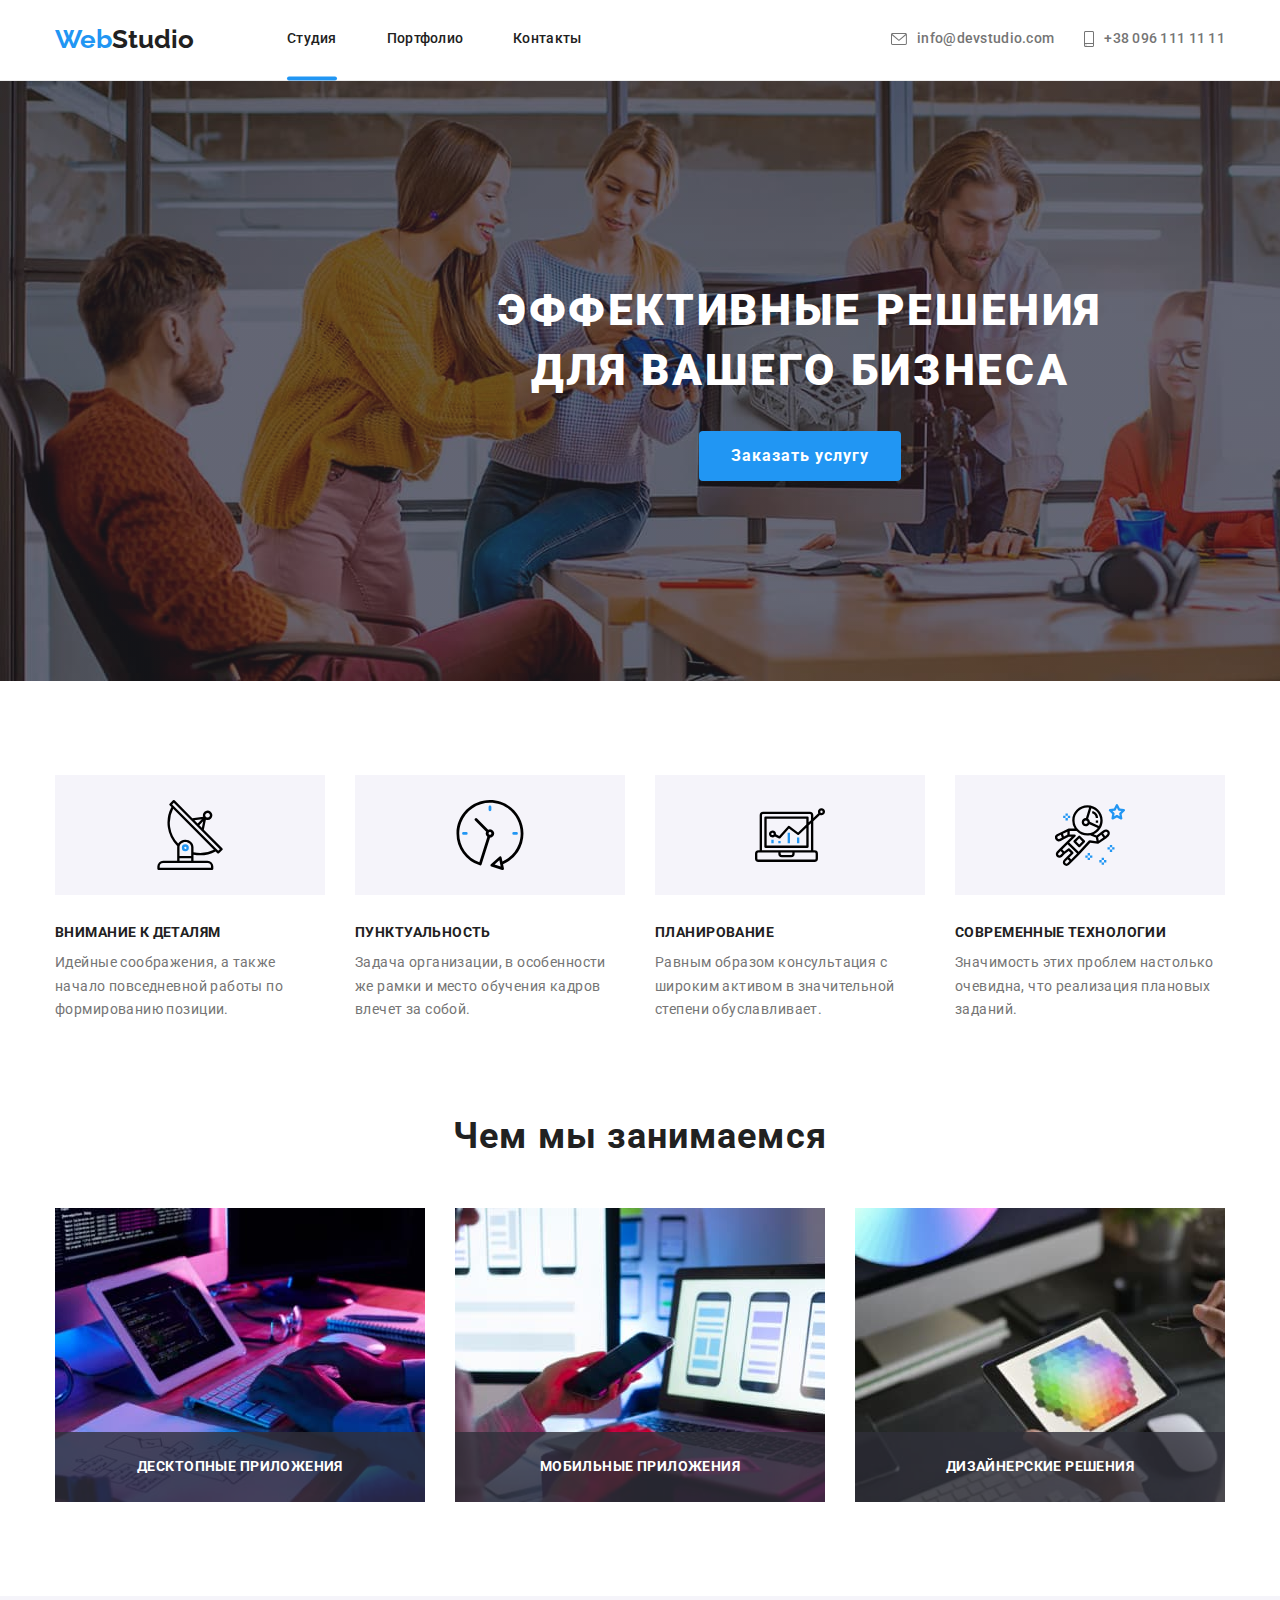
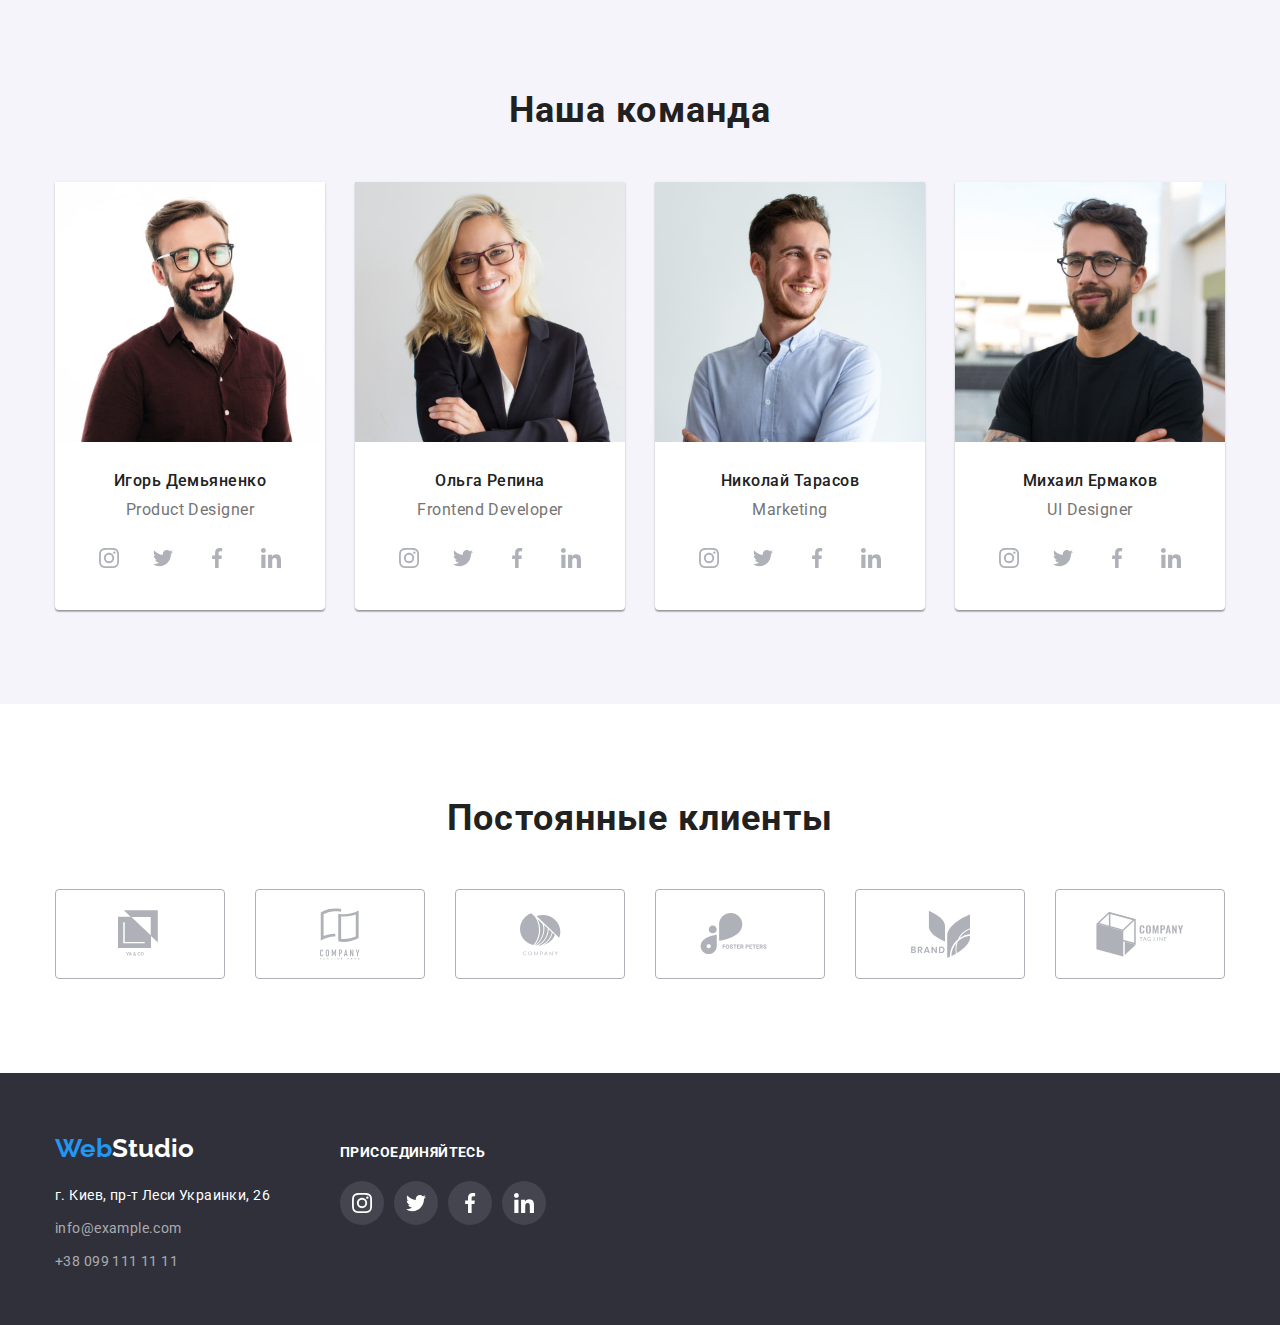
==== index.html @ 50773c76 "added files from hw-5" ====
<!DOCTYPE html>
<html lang="ru">
<head>
    <meta charset="UTF-8">
    <meta name="viewport" content="width=device-width, initial-scale=1.0">
    <title>Web Studio (Version 2.1)</title>
    <link rel="stylesheet" href="./css/modern-normalize.css">
    <link rel="preconnect" href="https://fonts.gstatic.com">
    <link href="https://fonts.googleapis.com/css2?family=Raleway:wght@700&family=Roboto:wght@400;500;700;900&display=swap" rel="stylesheet">
    <link rel="stylesheet" href="./css/style.css">
</head>
<body>
    <!-- Header -->
    <header class="header">
        <div class="container main-link">
            <nav class="main-link">
                <a href="./index.html" class="logo-black"><span class="logo-blue">Web</span>Studio</a>
                <ul class="site-nav">
                    <li class="site-link">
                        <a href="./index.html" class="link-black current">Студия</a>
                    </li>
                    <li class="site-link">
                        <a href="./portfolio.html" class="link-black ">Портфолио</a>
                    </li>
                    <li class="site-link">
                        <a href="#" class="link-black">Контакты</a>
                    </li>
                </ul>
            </nav>
            <div class="main-contacts">
                <ul class="contact-link">
                    <li class="site-link">
                        <a href="mailto:info@devstudio.com" class="link-grey">
                            <svg class="icon-envelope" width="16" height="12">
                                <use href="./images/icons.svg#envelope"></use>
                            </svg>info@devstudio.com</a>
                    </li>
                    <li class="site-link">
                        <a href="tel:+380961111111" class="link-grey">
                            <svg class="icon-phone" width="10" height="16">
                                <use href="./images/icons.svg#phone"></use>
                            </svg>+38 096 111 11 11</a>
                    </li>
                </ul>
            </div>
        </div>
    </header>
    <main>
        <!-- Section hero -->
        <section class="hero">
            <div class="container hero-container">
                <h1 class="hero-title">Эффективные решения <br> для вашего бизнеса</h1>
                <button data-modal-open class="hero-button">Заказать услугу</button>
            </div>
        </section>
        <!-- Section advantage -->
        <section class="advantages-section">
            <div class="container">
                <h2 class="visually-hidden">Преимущества</h2>
                <ul class="advantages">
                    <li class="advantages-list">
                        <div class="advantager-icons">
                        <svg width="70" height="70">
                            <use href="./images/icons.svg#antenna"></use>
                        </svg>
                        </div>
                        <h3 class="advantages-title">Внимание к деталям</h3>
                        <p class="advantages-description">Идейные соображения, а также начало повседневной работы по формированию позиции.</p>
                    </li>
                    <li class="advantages-list">
                        <div class="advantager-icons">
                            <svg width="70" height="70">
                                <use href="./images/icons.svg#clock"></use>
                            </svg>
                            </div>
                        <h3 class="advantages-title">Пунктуальность</h3>
                        <p class="advantages-description">Задача организации, в особенности же рамки и место обучения кадров влечет за собой.</p>
                    </li>
                    <li class="advantages-list">
                        <div class="advantager-icons">
                            <svg width="70" height="70">
                                <use href="./images/icons.svg#diagram"></use>
                            </svg>
                            </div>
                        <h3 class="advantages-title">Планирование</h3>
                        <p class="advantages-description">Равным образом консультация с широким активом в значительной степени обуславливает.</p>
                    </li>
                    <li class="advantages-list">
                        <div class="advantager-icons">
                            <svg width="70" height="70">
                                <use href="./images/icons.svg#astronaut"></use>
                            </svg>
                            </div>
                        <h3 class="advantages-title">Современные технологии</h3>
                        <p class="advantages-description">Значимость этих проблем настолько очевидна, что реализация плановых заданий.</p>
                    </li>
                </ul>
            </div>
        </section>
        <!-- Section about us -->
        <section>
            <div class="container">
                <h2 class="about-us-title">Чем мы занимаемся</h2>
                    <ul class="about-us-list">
                        <li class="about-us">
                            <a href="#">
                            <img src="./images/img.jpg" alt="img" width="370">
                            <p class="about-us-text">Десктопные приложения</p>
                            </a>
                        </li>
                        <li class="about-us">
                            <a href="#">
                            <img src="./images/img1.jpg" alt="img1" width="370">
                            <p class="about-us-text">Мобильные приложения</p>
                            </a>
                        </li>
                        <li class="about-us">
                            <a href="#">
                            <img src="./images/img2.jpg" alt="img2" width="370">
                            <p class="about-us-text">Дизайнерские решения</p>
                            </a>
                        </li>
                    </ul>
            </div>
        </section>
        <!-- Section our team -->
        <section class="our-team-bgr">
            <div class="container our-team-cont">
                <h2 class="our-team">Наша команда</h2>
                <ul class="team-list">
                    <li class="our-team-mbr">
                        <img src="./images/product-designer.jpg" alt="Игорь Демьяненко" width="270">
                        <div class="our-team-descriptions">
                        <h3 class="team-members">Игорь Демьяненко</h3>
                        <p class="team-members-position">Product Designer</p>
                        <!-- Team social links -->
                        <ul class="team-icons-list">
                            <li class="team-icons">
                                <a class="team-icons-link" href="#">
                                    <svg width="20" height="20">
                                        <use href="./images/icons.svg#instagram"></use>
                                    </svg>
                                </a>
                            </li>
                            <li class="team-icons">
                                <a class="team-icons-link" href="#">
                                    <svg width="20" height="20">
                                        <use href="./images/icons.svg#twitter"></use>
                                    </svg>
                                </a>
                            </li>
                            <li class="team-icons">
                                <a class="team-icons-link" href="#">
                                    <svg width="20" height="20">
                                        <use href="./images/icons.svg#facebook"></use>
                                    </svg>
                                </a>
                            </li>
                            <li class="team-icons">
                                <a class="team-icons-link" href="#">
                                    <svg width="20" height="20">
                                        <use href="./images/icons.svg#linkedin"></use>
                                    </svg>
                                </a>
                            </li>
                        </ul>
                    </div>
                    </li>
                    <li class="our-team-mbr">
                        <img src="./images/frontend-developer.jpg" alt="Ольга Репина" width="270">
                        <div class="our-team-descriptions">
                        <h3 class="team-members">Ольга Репина</h3>
                        <p class="team-members-position">Frontend Developer</p>
                        <ul class="team-icons-list">
                            <li class="team-icons">
                                <a class="team-icons-link" href="#">
                                    <svg width="20" height="20">
                                        <use href="./images/icons.svg#instagram"></use>
                                    </svg>
                                </a>
                            </li>
                            <li class="team-icons">
                                <a class="team-icons-link" href="#">
                                    <svg width="20" height="20">
                                        <use href="./images/icons.svg#twitter"></use>
                                    </svg>
                                </a>
                            </li>
                            <li class="team-icons">
                                <a class="team-icons-link" href="#">
                                    <svg width="20" height="20">
                                        <use href="./images/icons.svg#facebook"></use>
                                    </svg>
                                </a>
                            </li>
                            <li class="team-icons">
                                <a class="team-icons-link" href="#">
                                    <svg width="20" height="20">
                                        <use href="./images/icons.svg#linkedin"></use>
                                    </svg>
                                </a>
                            </li>
                        </ul>
                    </div>
                    </li>
                    <li class="our-team-mbr">
                        <img src="./images/marketing.jpg" alt="Николай Тарасов" width="270">
                        <div class="our-team-descriptions">
                        <h3 class="team-members">Николай Тарасов</h3>
                        <p class="team-members-position">Marketing</p>
                        <ul class="team-icons-list">
                            <li class="team-icons">
                                <a class="team-icons-link" href="#">
                                    <svg width="20" height="20">
                                        <use href="./images/icons.svg#instagram"></use>
                                    </svg>
                                </a>
                            </li>
                            <li class="team-icons">
                                <a class="team-icons-link" href="#">
                                    <svg width="20" height="20">
                                        <use href="./images/icons.svg#twitter"></use>
                                    </svg>
                                </a>
                            </li>
                            <li class="team-icons">
                                <a class="team-icons-link" href="#">
                                    <svg width="20" height="20">
                                        <use href="./images/icons.svg#facebook"></use>
                                    </svg>
                                </a>
                            </li>
                            <li class="team-icons">
                                <a class="team-icons-link" href="#">
                                    <svg width="20" height="20">
                                        <use href="./images/icons.svg#linkedin"></use>
                                    </svg>
                                </a>
                            </li>
                        </ul>
                    </div>
                    </li>
                    <li class="our-team-mbr">
                        <img src="./images/ui-designer.jpg" alt="Михаил Ермаков" width="270">
                        <div class="our-team-descriptions">
                        <h3 class="team-members">Михаил Ермаков</h3>
                        <p class="team-members-position">UI Designer</p>
                        <ul class="team-icons-list">
                            <li class="team-icons">
                                <a class="team-icons-link" href="#">
                                    <svg width="20" height="20">
                                        <use href="./images/icons.svg#instagram"></use>
                                    </svg>
                                </a>
                            </li>
                            <li class="team-icons">
                                <a class="team-icons-link" href="#">
                                    <svg width="20" height="20">
                                        <use href="./images/icons.svg#twitter"></use>
                                    </svg>
                                </a>
                            </li>
                            <li class="team-icons">
                                <a class="team-icons-link" href="#">
                                    <svg width="20" height="20">
                                        <use href="./images/icons.svg#facebook"></use>
                                    </svg>
                                </a>
                            </li>
                            <li class="team-icons">
                                <a class="team-icons-link" href="#">
                                    <svg width="20" height="20">
                                        <use href="./images/icons.svg#linkedin"></use>
                                    </svg>
                                </a>
                            </li>
                        </ul>
                    </div>
                    </li>
                </ul>
            </div>
        </section>
        <!-- Section regular customers -->
        <section>
            <div class="container regular-customers">
                <h2 class="customers-title">Постоянные клиенты</h2>
                <ul class="customers-list">
                    <li class="customers-icons">
                        <a class="customers-link" href="#">
                            <svg width="44" height="49">
                                <use href="./images/icons.svg#company-1"></use>
                            </svg>
                        </a>
                    </li>
                    <li class="customers-icons">
                        <a class="customers-link" href="#">
                            <svg width="40" height="52">
                                <use href="./images/icons.svg#company-2"></use>
                            </svg>
                        </a>
                    </li>
                    <li class="customers-icons">
                        <a class="customers-link" href="#">
                            <svg width="41" height="43">
                                <use href="./images/icons.svg#company-3"></use>
                            </svg>
                        </a>
                    </li>
                    <li class="customers-icons">
                        <a class="customers-link" href="#">
                            <svg width="80" height="42">
                                <use href="./images/icons.svg#company-4"></use>
                            </svg>
                        </a>
                    </li>
                    <li class="customers-icons">
                        <a class="customers-link" href="#">
                            <svg width="59" height="47">
                                <use href="./images/icons.svg#company-5"></use>
                            </svg>
                        </a>
                    </li>
                    <li class="customers-icons">
                        <a class="customers-link" href="#">
                            <svg width="88" height="45">
                                <use href="./images/icons.svg#company-6"></use>
                            </svg>
                        </a>
                    </li>
                </ul>
            </div>
        </section>
    </main>
    <!-- Footer -->
    <footer class="footer-background">
        <div class="container footer-adress">
            <div class="footer-adress-link">
            <a href="./index.html" class="logo-white"><span class="logo-blue">Web</span>Studio</a>
            <address class="footer-link">
                <ul class="addres">
                    <li class="addres-link">
                        <a href="#" class="link-white">г. Киев, пр-т Леси Украинки, 26</a>
                    </li>
                    <li class="addres-link">
                        <a href="mailto:info@example.com" class="link-grey-footer">info@example.com</a>
                    </li>
                    <li class="addres-link">
                        <a href="tel:+380991111111" class="link-grey-footer">+38 099 111 11 11</a>
                    </li>
                </ul>
            </address>
        </div>
            <div class="join">
                <h2 class="title-join">присоединяйтесь</h2>
                <ul class="join-list">
                    <li class="join-link">
                        <a class="join-link-icon" href="#">
                            <svg width="20" height="20">
                                <use href="./images/icons.svg#instagram"></use>
                            </svg>
                        </a>
                    </li>
                    <li  class="join-link">
                        <a class="join-link-icon" href="#">
                            <svg width="20" height="20">
                                <use href="./images/icons.svg#twitter"></use>
                            </svg>
                        </a>
                    </li>
                    <li class="join-link">
                        <a class="join-link-icon" href="#">
                            <svg width="20" height="20">
                                <use href="./images/icons.svg#facebook"></use>
                            </svg>
                        </a>
                    </li>
                    <li class="join-link">
                        <a class="join-link-icon" href="#">
                            <svg width="20" height="20">
                                <use href="./images/icons.svg#linkedin"></use>
                            </svg>
                        </a>
                    </li>
                </ul>
            </div>
        </div>
    </footer>
    <!-- Modal window -->
    <div data-modal class="backdrop is-hidden">
        <div class="modal">
          <button data-modal-close class="close-modal-btn">
            <svg width="18" height="18">
              <use href="./images/icons.svg#cross"></use>
            </svg>
          </button>
        </div>
      </div>
      <!-- Script -->
    <script src="./js/modal.js"></script>
</body>
</html>
---- css/style.css ----
/* All colors in project */
:root {
  --white-text: rgb(255,255,255,1);
  --black-text: rgb(33,33,33,1);
  --grey-text: rgb(117,117,117,1);
  --grey-text-op60: rgb(255,255,255,0.6);

  --light-grey: rgb(175,177,184,1);

  --back-light-black: rgb(47,48,58,1);
  --back-light-black-op80: rgba(47, 48, 58, 0.8);
  --back-light-grey: rgb(245,244,250,1);
  --back-blue: rgb(33,150,243,1);
  --back-light-grey-op10: rgb(255,255,255,0.1);

  --border-light-grey: rgb(236, 236, 236, 1);
  --border-light-grey2: rgb(238, 238, 238, 1);

  --cubic: cubic-bezier(0.4, 0, 0.2, 1);
}

/* Font-family in project */
body {
  font-family: 'Roboto', sans-serif;
}

/* Reset margin in all elements in project*/
h1,
h2,
h3,
h4,
h5,
h6,
p,
ul,
button {
  margin-top: 0;
  margin-bottom: 0;
  padding: 0;
}

/* Change all images to block-type in project*/
img {
  display: block;
  max-width: 100%;
  height: auto;
}

.header {
  position: sticky;
  top: -1px;
  z-index: 2;

  padding-top: 24px;
  padding-bottom: 25px;
  
  background-color: var(--white-text);
  border-bottom: 1px solid var(--border-light-grey);
}

/* Container in index.html and portfolio.html*/
.container {
  width: 1200px;
  padding: 0 15px;
  margin-left: auto;
  margin-right: auto;

  /* outline: 1px solid red; */
}

/* Main link in index.html and portfolio.html*/
.main-link {
  display: flex;
  align-items: center;

  /* height: 80px; */
}

/* Site navigation in index.html and portfolio.html*/
.site-nav {
  display: flex;
  margin-left: 93px;
}

.site-nav .site-link + .site-link {
  margin-left: 50px;
}

.site-link {
  display: flex;
  justify-content: center;
  text-align: center;
}

/* Alternative */
/* .site-nav .site-link {
  margin-right: 50px;
}

.site-nav .site-link:last-child {
  margin-right: 0;
} */

/* .site-nav .site-link:not(:last-child) {
  margin-right: 50px;
} */

/* Main contacts in index.html and portfolio.html*/
.main-contacts {
  margin-left: auto;
  align-items: center;
}

/* Contacts link in index.html and portfolio.html*/
.contact-link {
  display: flex;
  justify-content: center;
  text-align: center;
  align-items: center;
}

.contact-link .site-link + .site-link {
  margin-left: 30px;
}

/* Alternative */
/* .contact-link .site-link:not(:last-child) {
  margin-right: 50px;
} */

/* Header in index.html and portfolio.html */
.logo-black {
  font-family: 'Raleway', sans-serif;
  font-weight: 700;
  font-size: 26px;
  line-height: 1.19;
  color: var(--black-text);
}

.logo-blue {
  color: var(--back-blue);
}

.link-black {
  position: relative;

  color: var(--black-text);
  font-weight: 500;
  font-size: 14px;
  line-height: 1.14;
  letter-spacing: 0.02em;

  transition: color 250ms var(--cubic);
}

.current:visited {
  color: var(--back-blue);
}

.link-grey {
  color: var(--grey-text);
  font-weight: 500;
  font-size: 14px;
  line-height: 1.14;
  letter-spacing: 0.02em;

  display: flex;
  align-items: center;

  transition: color 250ms var(--cubic);
}

.link-black:hover,
.link-black:focus,
.link-grey:hover,
.link-grey:focus {
  color: var(--back-blue);
}

.link-black::after {
  content: '';
  position: absolute;
  display: block;
  top: 100%;
  left: 0;

  width: 100%;
  height: 4px;

  transform: translateY(29.5px);
  transition: opacity 250ms var(--cubic);

  background-color: var(--back-blue);
  border-radius: 2px;

  opacity: 0;
}

.current.link-black::after {
  opacity: 1;
}

.link-black:hover.link-black::after {
  opacity: 1;
}

.icon-envelope,
.icon-phone {
  margin-right: 10px;
}


/* Alternative */
/* .link-grey:hover,
.link-grey:focus {
  color: var(--back-blue);
} */

/* Hero in index.html*/
.hero {
  background: var(--back-light-black);
  color: var(--white-text);
  width: 1600px;
  text-align: center;
  margin-left: auto;
  margin-right: auto;
}

.hero-container {
  text-align: center;
  padding: 200px 0;

  background-image: linear-gradient(
    rgba(47, 48, 58, 0.4),
    rgba(47, 48, 58, 0.4)),
    url('../images/hero-img.jpg');

  height: 600px;
  width: 1600px;
  background-repeat: no-repeat;
  background-size: cover;
  background-position: center;
}

.hero-title {
  color: var(--white-text);
  font-weight: 900;
  font-size: 44px;
  line-height: 1.36;
  letter-spacing: 0.06em;

  text-transform: uppercase;
  padding-bottom: 30px;
}

.hero-button {
  background: var(--back-blue);
  color: var(--white-text);
  font-weight: 700;
  font-size: 16px;
  line-height: 1.87;
  letter-spacing: 0.06em;

  align-items: center;
  text-align: center;
  padding: 10px 32px;
  border-radius: 4px;
}

/* Advantages in index.html*/
.advantages-section {
  padding: 94px 0;
}

.advantages {
  display: flex;
}

.advantages-list {
  flex-basis: calc(100% / 4 - 30px);
  height: auto;
}

.advantages .advantages-list + .advantages-list {
  margin-left: 30px;
}

.advantager-icons {
  width: 270px;
  height: 120px;

  margin-bottom: 30px;

  display: flex;
  justify-content: center;
  align-items: center;

  background-color: var(--back-light-grey);
}

.advantages-title {
  color: var(--black-text);
  font-weight: 700;
  font-size: 14px;
  line-height: 1.14;
  letter-spacing: 0.03em;

  text-transform: uppercase;
  margin-bottom: 10px;
}

.advantages-description {
  color: var(--grey-text);
  font-weight: 400;
  font-size: 14px;
  line-height: 1.7;
  letter-spacing: 0.03em;
}

/* About us and our team in index.html*/
.about-us-title,
.our-team {
  color: var(--black-text);
  font-weight: 700;
  font-size: 36px;
  line-height: 1.16;
  letter-spacing: 0.03em;

  text-align: center;
  margin-bottom: 50px;
}

/* Alternative */
/* .our-team {
  color: var(--black-text);
  font-weight: 700;
  font-size: 36px;
  line-height: 1.16;
  letter-spacing: 0.03em;
} */

/* About us in index.html*/
.about-us-list {
  display: flex;
  margin-bottom: 94px;
  margin-left: -30px;
}

/* Alternative */
/* .about-us-list .about-us + .about-us {
  padding-left: 30px;
} */

.about-us-list .about-us {
  flex-basis: calc(100% / 3 - 30px);
  margin-left: 30px;
}

/* Alternative */
/* .about-us:first-child {
  margin-left: 0;
} */

.about-us {
  position: relative;
}

.about-us-text {
  position: absolute;
  bottom: 0;
  left: 0;

  display: inline-block;
  text-align: center;
  width: 100%;
  padding: 27px;

  color: var(--white-text);
  font-weight: 700;
  font-size: 14px;
  line-height: 1.14;
  letter-spacing: 0.03em;
  text-transform: uppercase;
  text-decoration: none;

  background: var(--back-light-black-op80);
}

/* Our team in index.html*/
.our-team-bgr {
  background: var(--back-light-grey)
}

.our-team-cont {
  padding-top: 94px;
  padding-bottom: 94px;
}

.team-list {
  display: flex;
  margin-left: -30px;
}

.team-list .our-team-mbr {
  flex-basis: calc(100% / 4 - 30px);
  margin-left: 30px;
}

/* Alternative */
/* .our-team-mbr:first-child {
  margin-left: 0;
} */

.our-team-mbr {
  background-color: var(--white-text);

  box-shadow: 0px 1px 3px rgba(0, 0, 0, 0.12), 
    0px 1px 1px rgba(0, 0, 0, 0.14), 
    0px 2px 1px rgba(0, 0, 0, 0.2);
  border-radius: 0px 0px 4px 4px;
}

.our-team-descriptions {
  padding: 30px 32px;
}

.team-members {
  color: var(--black-text);
  font-weight: 500;
  font-size: 16px;
  line-height: 1.18;
  letter-spacing: 0.03em;

  margin-bottom: 10px;
  text-align: center;
}

.team-members-position {
  color: var(--grey-text);
  font-weight: 400;
  font-size: 16px;
  line-height: 1.18;
  letter-spacing: 0.03em;
  margin-bottom: 16px;

  text-align: center;
}

/* Team icons list*/
.team-icons-list {
  display: flex;
  justify-content: center;
  align-items: center;

  margin-right: -10px;
}

.team-icons {
  margin-right: 10px;
}

.team-icons-link {
  display: flex;
  justify-content: center;
  align-items: center;

  width: 44px;
  height: 44px;

  border-radius: 50%;
  cursor: pointer;

  fill: var(--light-grey);

  transition: fill 250ms var(--cubic), background-color 250ms var(--cubic);
}

.team-icons-link:hover,
.team-icons-link:focus {
  background-color: var(--back-blue);
  fill: var(--white-text);
}

/* Regular customers */
.regular-customers {
  padding-top: 94px;
  padding-bottom: 94px;
}

.customers-title {
  color: var(--black-text);
  font-weight: 700;
  font-size: 36px;
  line-height: 1.16;
  text-align: center;
  letter-spacing: 0.03em;
}

.customers-list {
  display: flex;
  margin-top: 50px;

  margin-right: -30px;
}

.customers-icons {
  margin-right: 30px;
}

.customers-link {
  display: flex;
  justify-content: center;
  align-items: center;

  width: 170px;
  height: 90px;

  fill: var(--light-grey);

  border: 1px solid var(--light-grey);
  box-sizing: border-box;
  border-radius: 4px;

  transition: fill 250ms var(--cubic), border-color 250ms var(--cubic);
}

.customers-link:hover,
.customers-link:focus {
  fill: var(--back-blue);
  border: 1px solid var(--back-blue);
}

/* .customers-link:focus {
  fill: rgba(33, 150, 243, 1);
} */

/* Footer in index.html and portfolio.html */
.footer-background {
  background: var(--back-light-black);
  
  height: 252px;
  padding: 60px 0;
}

.footer-adress{
  display: flex;;
  align-items: baseline;
}

.footer-adress-link {
  margin-right: 70px;
}

.logo-white {
  font-family: 'Raleway', sans-serif;
  color: var(--white-text);
  font-weight: 700;
  font-size: 26px;
  line-height: 1.19;
}

.footer-link {
  margin-top: 20px;
}

.addres .addres-link + .addres-link {
  padding-top: 9px;
}

.link-white {
  color: var(--white-text);
  font-weight: 400;
  font-size: 14px;
  line-height: 1.7;
  letter-spacing: 0.03em;

  transition: color 250ms var(--cubic);
}

.link-grey-footer {
  color: var(--grey-text-op60);
  font-weight: 400;
  font-size: 14px;
  line-height: 1.7;
  letter-spacing: 0.03em;

  transition: color 250ms var(--cubic);
}

.link-grey-footer:hover,
.link-grey-footer:focus,
.link-white:hover,
.link-white:focus {
  color: var(--back-blue);
}

/* Alternative */
/* .link-white:hover,
.link-white:focus {
  color: var(--back-blue);
} */

/* Join us*/
.join {
  display: block;
}

.title-join {
  font-weight: 700;
  color: var(--white-text);
  font-size: 14px;
  line-height: 1.17;
  letter-spacing: 0.03em;
  text-transform: uppercase;
}

.join-list {
  display: flex;
  align-items: center;
  justify-content: center;

  margin-top: 20px;
  margin-right: -10px;
}

.join-link {
  margin-right: 10px;
}

.join-link-icon {
  display: flex;
  justify-content: center;
  align-items: center;

  width: 44px;
  height: 44px;
  
  fill: var(--white-text);
  background-color: var(--back-light-grey-op10);
  border-radius: 50%;

  transition: fill 250ms var(--cubic), background-color 250ms var(--cubic);
}

.join-link-icon:hover,
.join-link-icon:focus {
  background-color: var(--back-blue);
}


/* Modal window*/
.backdrop {
  position: fixed;
  z-index: 3;
  top: 0;
  width: 100%;
  height: 100%;
  opacity: 1;
  transition: opacity 250ms var(--cubic);
  background-color: rgba(0, 0, 0, 0.2);
}

.backdrop.is-hidden {
  opacity: 0;
  pointer-events: none;
}

.backdrop.is-hidden .modal {
  transform: translate(-50%, -50%) scale(1.5);
}

.modal {
  position: absolute;
  top: 50%;
  left: 50%;
  transform: translate(-50%, -50%);

  min-width: 528px;
  min-height: 581px;
  border-radius: 4px;

  transition: transform 250ms var(--cubic);
  background-color: var(--white-text);
}

.close-modal-btn {
  position: absolute;
  top: 8px;
  right: 8px;

  display: flex;
  align-items: center;
  justify-content: center;

  width: 30px;
  height: 30px;

  background-color: var(--white-text);
  border: 1px solid rgba(0, 0, 0, 0.1);

  border-radius: 50%;
}

/* Our projects from portfolio.html */
.our-project-container {
  margin: 94px auto;

}

.our-project-filter {
  display: flex;
  justify-content: center;
  padding: 0;
  margin: 0;
}

.filter .our-projects-filters:hover,
.filter .our-projects-filters:focus {
  box-shadow: 0px 3px 1px rgba(0, 0, 0, 0.1), 
    0px 1px 2px rgba(0, 0, 0, 0.08),
    0px 2px 2px rgba(0, 0, 0, 0.12);
}

.our-project-list {
  display: flex;
  flex-wrap: wrap;

  margin-right: -30px;
  margin-bottom: -30px;
}

.our-project-list .project-list {
  flex-basis: calc(100% / 3 - 30px);
  margin-right: 30px;
  margin-bottom: 30px;
}

/* Alternative */
/* .project-list:nth-child(3n) {
  margin-right: 0;
} */

/* .project-list:nth-last-child(-n+3) {
  margin-bottom: 0;
} */

.our-project-filter .filter + .filter {
  margin-left: 8px;
}

.our-project-list {
  padding-top: 50px;
}

.project-list:hover,
.project-list:focus {
  box-shadow: 0px 1px 1px rgba(0, 0, 0, 0.12), 
    0px 4px 4px rgba(0, 0, 0, 0.06), 
    1px 4px 6px rgba(0, 0, 0, 0.16);
}

.our-projects-filters {
  background: var(--back-light-grey);
  color: var(--black-text);

  font-weight: 500;
  font-size: 16px;
  line-height: 1.6;
  letter-spacing: 0.03em;

  padding: 6px 22px;
  border-radius: 4px;

  transition: color 250ms var(--cubic), background-color 250ms var(--cubic),
    box-shadow 250ms var(--cubic);
}

.our-projects-filters:hover,
.our-projects-filters:focus {
  background: var(--back-blue);
  font-weight: 500;
  font-size: 16px;
  line-height: 1.6;
  letter-spacing: 0.03em;
  color: var(--white-text);
}

.our-project-content {
  padding: 20px 24px;

  border-right: 1px solid var(--border-light-grey2);
  border-bottom: 1px solid var(--border-light-grey2);
  border-left: 1px solid var(--border-light-grey2);
}

.our-projects-title {
  color: var(--black-text);
  font-weight: 700;
  font-size: 18px;
  line-height: 2;
  letter-spacing: 0.06em;

}

.our-project {
  color: var(--grey-text);
  font-weight: 400;
  font-size: 16px;
  line-height: 1.87;
  letter-spacing: 0.03em;

  margin-top: 4px;
}

.image-thumb {
  position: relative;
  overflow: hidden;
}

/* Overlay */
.overlay {
  position: absolute;
  top: 0;
  transform: translateY(100%);
  height: 100%;
  width: 100%;

  padding: 63px 24px;

  background-color: rgba(33, 150, 243, 0.9);

  transition: transform 250ms var(--cubic);
}

.overlay-text {
  font-size: 18px;
  line-height: 1.55;
  text-align: left;
  color: var(--white-text);
}

.project-images-link:focus .overlay,
.project-images-link:hover .overlay {
  transform: translateY(0);
}

.project-images-link {
  display: block;
  transition: box-shadow 250ms var(--cubic);
}

.project-images-link:focus,
.project-images-link:hover {
  box-shadow: 0px 1px 1px rgba(0, 0, 0, 0.12), 0px 4px 4px rgba(0, 0, 0, 0.06),
    1px 4px 6px rgba(0, 0, 0, 0.16);
}
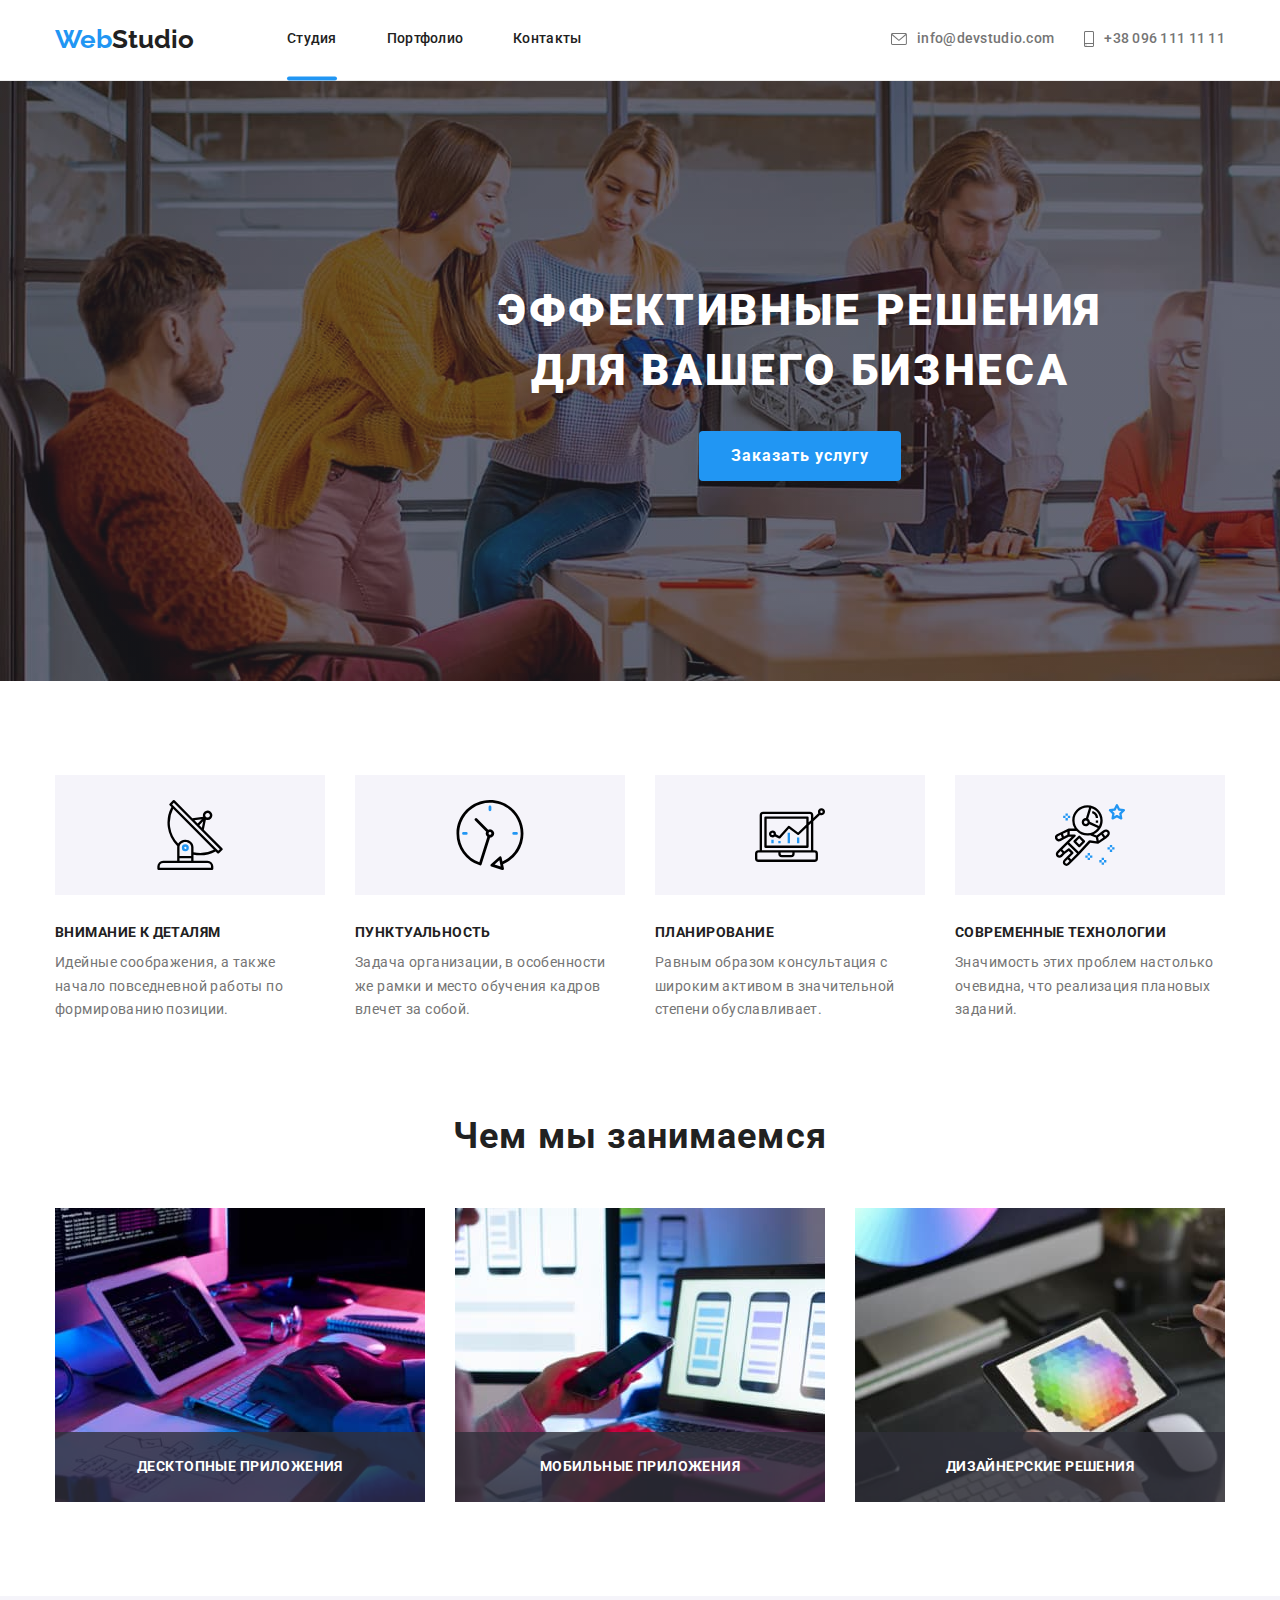
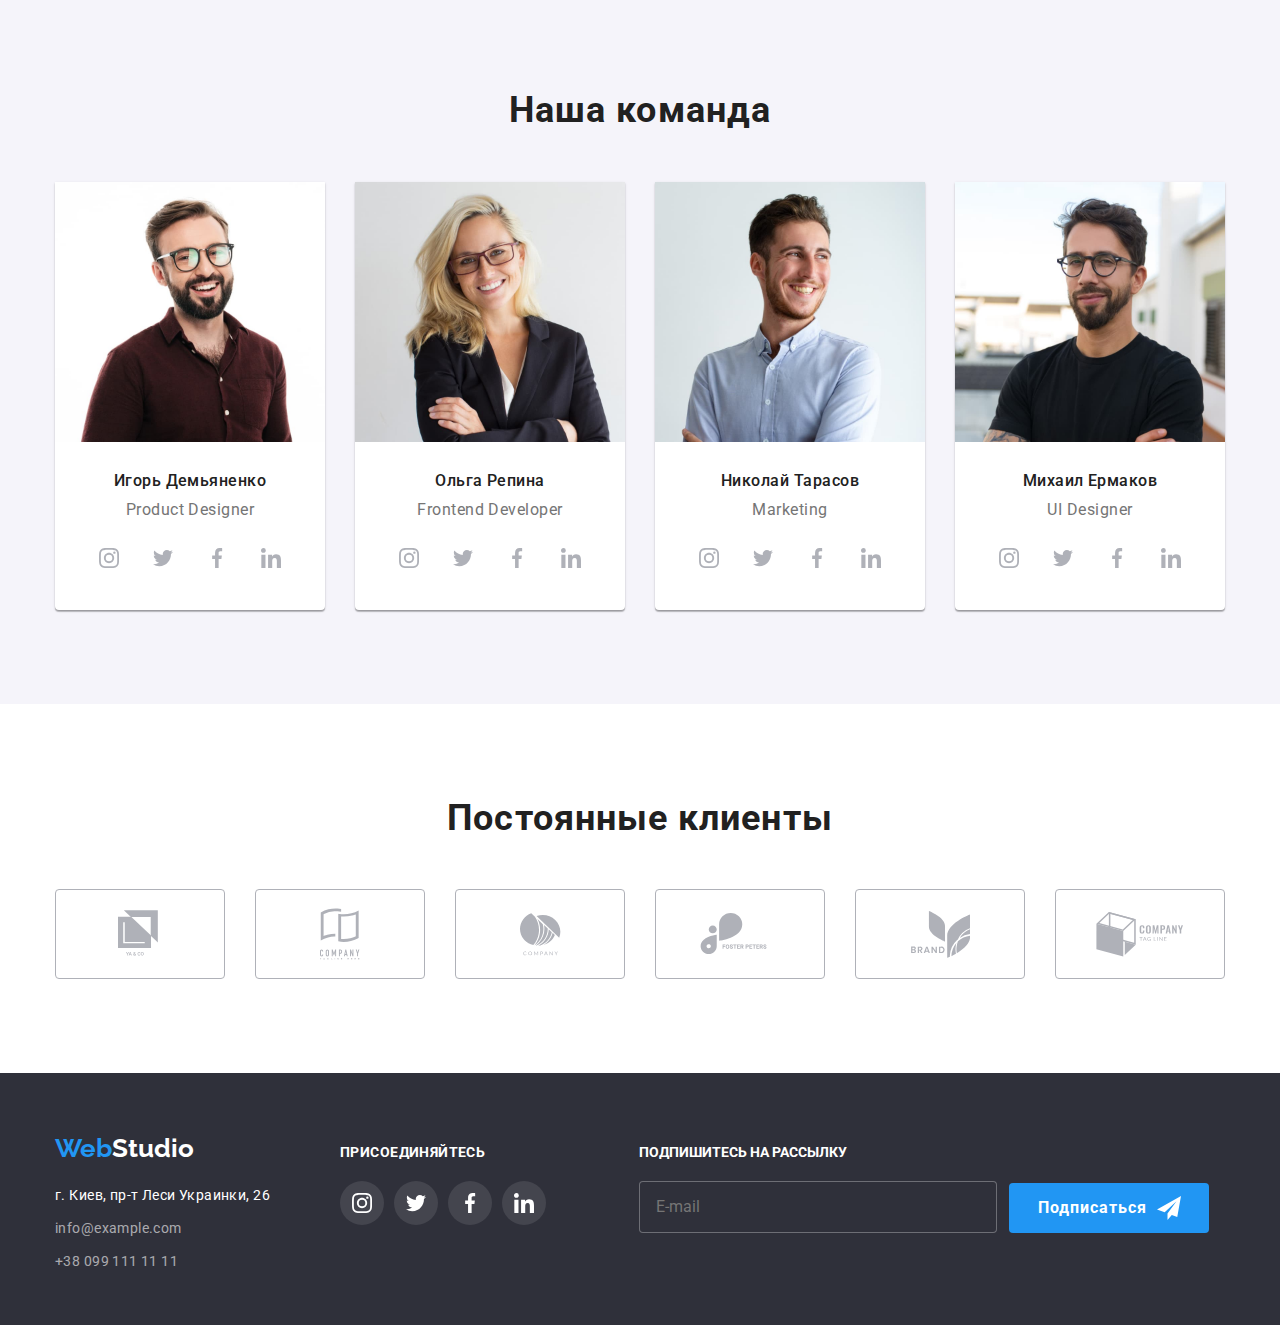
==== commit 32bb0c63: "added subscribe form in footer" ====
--- a/index.html
+++ b/index.html
@@ -383,6 +383,25 @@
                     </li>
                 </ul>
             </div>
+            <!-- Subscribe form -->
+        <form class="subscribe-form">
+            <label class="subscribe-label">
+              Подпишитесь на рассылку
+              <input
+                class="subscribe-input"
+                type="email"
+                name="email"
+                placeholder="E-mail"
+              />
+            </label>
+  
+            <button type="submit" class="subscribe-btn">
+              Подписаться
+              <svg width="24" height="24" class="telegram-icon">
+                <use href="./images/icons.svg#telegram"></use>
+              </svg>
+            </button>
+          </form>
         </div>
     </footer>
     <!-- Modal window -->
--- a/css/style.css
+++ b/css/style.css
@@ -603,6 +603,7 @@
 /* Join us*/
 .join {
   display: block;
+  margin-right: 93px;
 }
 
 .title-join {
@@ -647,8 +648,72 @@
   background-color: var(--back-blue);
 }
 
-
-/* Modal window*/
+/* Subscribe form */
+.subscribe-form {
+  display: flex;
+  align-items: flex-end;
+}
+
+.subscribe-input:focus,
+.subscribe-input:hover {
+  border: 1px solid var(--back-blue);
+}
+
+.subscribe-label {
+  margin-right: 12px;
+  font-size: 14px;
+  font-weight: 700;
+  line-height: 1.14;
+  text-transform: uppercase;
+  color: var(--white-text);
+}
+
+.subscribe-input {
+  display: block;
+  margin-top: 20px;
+  width: 358px;
+  padding-top: 15px;
+  padding-left: 16px;
+  padding-bottom: 15px;
+  font-size: 16px;
+  font-weight: 400;
+  line-height: 1.25;
+  color: var(--grey-text-op60);
+  background-color: var(--back-light-black);
+  border: 1px solid rgba(255, 255, 255, 0.3);
+  outline: none;
+  border-radius: 4px;
+}
+
+.subscribe-btn {
+  display: flex;
+  align-items: center;
+  padding-top: 10px;
+  padding-right: 28px;
+  padding-bottom: 10px;
+  padding-left: 29px;
+  font-size: 16px;
+  font-weight: 700;
+  line-height: 1.875;
+  letter-spacing: 0.06em;
+  color: var(--white-text);
+  background-color: var(--back-blue);
+  outline: none;
+  border-radius: 4px;
+  cursor: pointer;
+}
+
+.subscribe-btn:focus,
+.subscribe-btn:hover {
+  background-color: var(--white-text);
+  color: var(--back-blue);
+}
+
+.telegram-icon {
+  margin-left: 10px;
+}
+
+/* Modal window */
 .backdrop {
   position: fixed;
   z-index: 3;
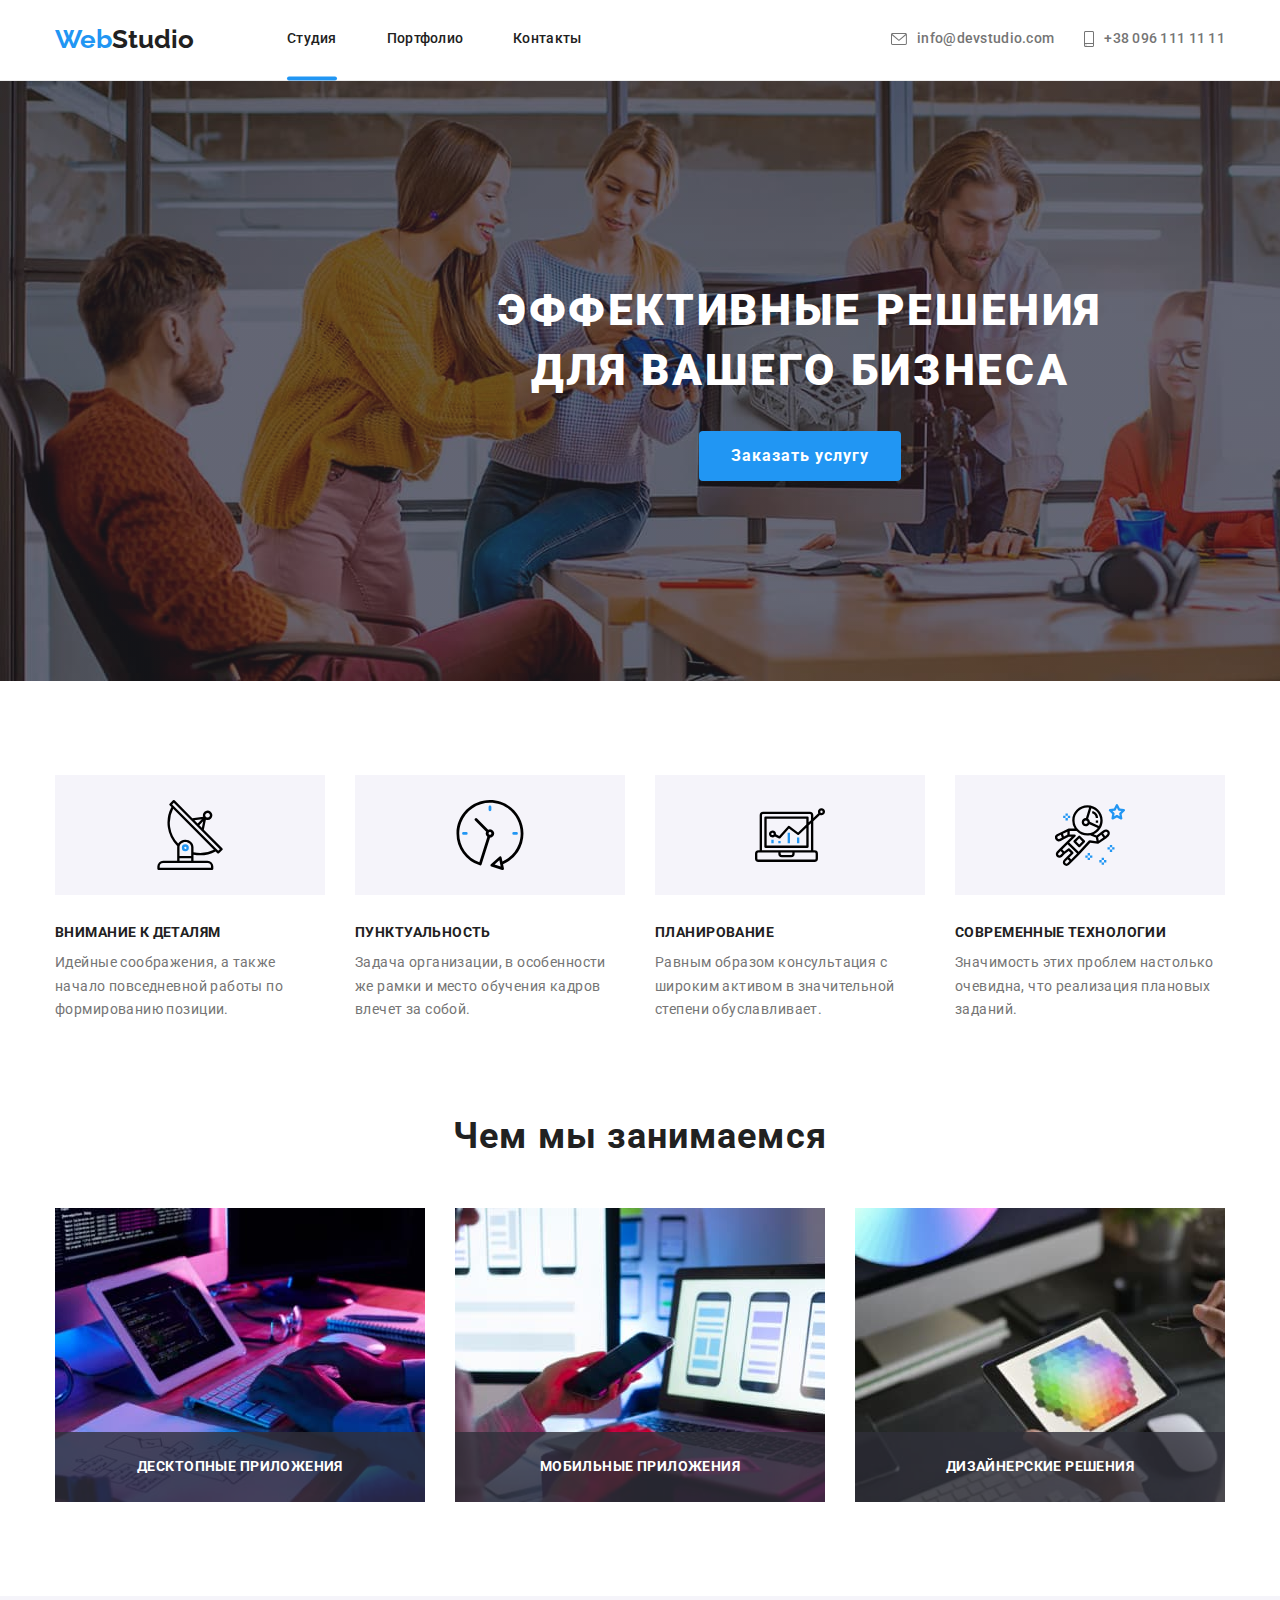
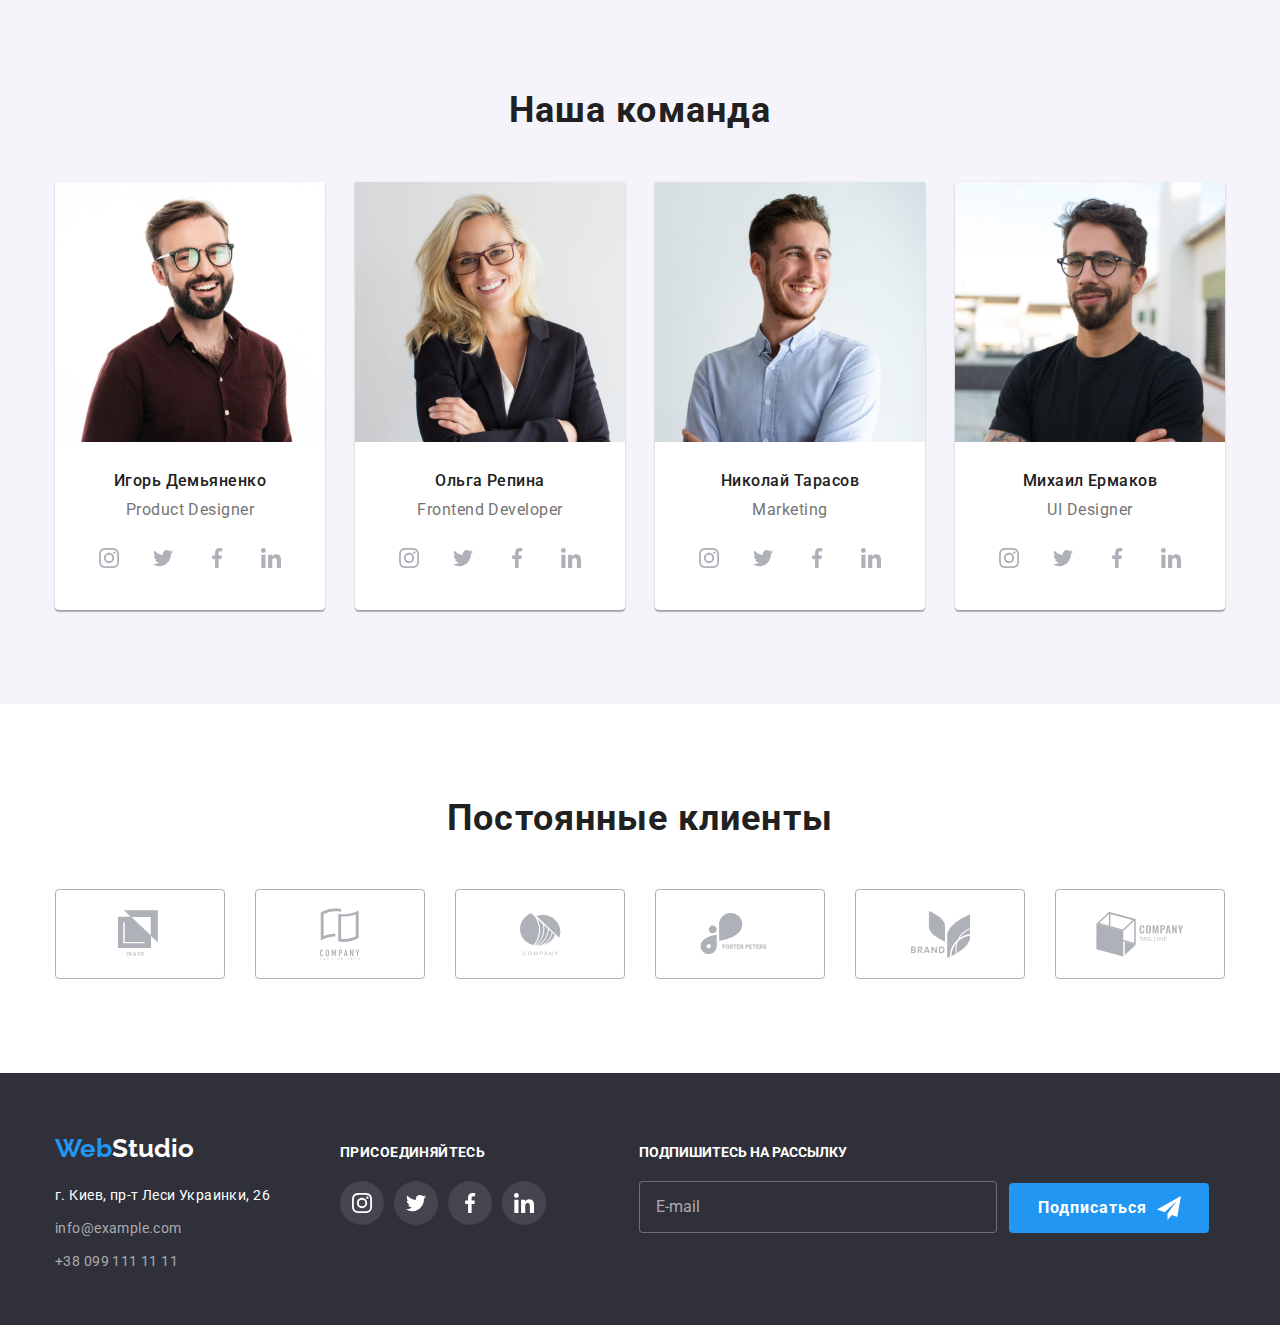
==== commit ad21fb0a: "added elements in modal window" ====
--- a/index.html
+++ b/index.html
@@ -387,14 +387,8 @@
         <form class="subscribe-form">
             <label class="subscribe-label">
               Подпишитесь на рассылку
-              <input
-                class="subscribe-input"
-                type="email"
-                name="email"
-                placeholder="E-mail"
-              />
+              <input class="subscribe-input" type="email" name="email" placeholder="E-mail"/>
             </label>
-  
             <button type="submit" class="subscribe-btn">
               Подписаться
               <svg width="24" height="24" class="telegram-icon">
@@ -412,6 +406,42 @@
               <use href="./images/icons.svg#cross"></use>
             </svg>
           </button>
+          <form class="call-back" name="call-back">
+            <p class="call-back-title">Оставьте свои данные, мы вам перезвоним</p>
+            <label class="call-back-label" for="user-name"> Имя </label>
+            <div class="cb-input-container">
+              <input class="call-back-input" name="name" type="text" id="user-name" />
+              <svg class="call-back-icon" width="18" height="18">
+                <use href="./images/icons.svg#cb-person"></use>
+              </svg>
+            </div>
+            <label class="call-back-label" for="tel"> Телефон </label>
+            <div class="cb-input-container">
+              <input class="call-back-input" name="tel" type="tel" id="tel" />
+              <svg class="call-back-icon" width="18" height="18">
+                <use href="./images/icons.svg#cb-phone"></use>
+              </svg>
+            </div>
+            <label class="call-back-label" for="user-email"> Почта </label>
+            <div class="cb-input-container">
+              <input class="call-back-input" name="email" type="email" id="user-email" />
+              <svg class="call-back-icon" width="18" height="18">
+                <use href="./images/icons.svg#cb-email"></use>
+              </svg>
+            </div>
+            <label class="call-back-label">
+              Комментарий
+              <textarea class="call-back-textarea" name="comment" placeholder="Введите текст">
+            </textarea>
+            </label>
+            <label class="call-back-terms">
+              <input class="checkbox" type="checkbox" name="checkbox" />
+              <span class="checkbox-border"></span>
+              Соглашаюсь с рассылкой и принимаю
+              <a href="#" class="terms"> Условия договора</a>
+            </label>
+            <button class="call-back-submit" type="submit">Отправить</button>
+          </form>
         </div>
       </div>
       <!-- Script -->
--- a/css/style.css
+++ b/css/style.css
@@ -661,41 +661,54 @@
 
 .subscribe-label {
   margin-right: 12px;
+
   font-size: 14px;
   font-weight: 700;
   line-height: 1.14;
   text-transform: uppercase;
+
   color: var(--white-text);
 }
 
 .subscribe-input {
   display: block;
+  width: 358px;
+
   margin-top: 20px;
-  width: 358px;
   padding-top: 15px;
   padding-left: 16px;
   padding-bottom: 15px;
+
   font-size: 16px;
   font-weight: 400;
   line-height: 1.25;
+
   color: var(--grey-text-op60);
   background-color: var(--back-light-black);
   border: 1px solid rgba(255, 255, 255, 0.3);
+
   outline: none;
   border-radius: 4px;
 }
 
+.subscribe-input::-webkit-input-placeholder {
+  color: rgba(255, 255, 255, 0.6);
+}
+
 .subscribe-btn {
   display: flex;
   align-items: center;
+
   padding-top: 10px;
   padding-right: 28px;
   padding-bottom: 10px;
   padding-left: 29px;
+
   font-size: 16px;
   font-weight: 700;
   line-height: 1.875;
   letter-spacing: 0.06em;
+
   color: var(--white-text);
   background-color: var(--back-blue);
   outline: none;
@@ -742,6 +755,7 @@
 
   min-width: 528px;
   min-height: 581px;
+  padding: 40px;
   border-radius: 4px;
 
   transition: transform 250ms var(--cubic);
@@ -764,6 +778,170 @@
   border: 1px solid rgba(0, 0, 0, 0.1);
 
   border-radius: 50%;
+
+  transition: fill 250ms var(--cubic);
+}
+
+.close-modal-btn:hover,
+.close-modal-btn:focus {
+  fill: var(--back-blue);
+}
+
+.call-back-textarea {
+  height: 120px;
+
+  margin-top: 4px;
+  padding: 12px 16px;
+}
+
+.call-back-textarea::-webkit-input-placeholder {
+  font-size: 14px;
+  font-style: normal;
+  line-height: 1.14;
+  letter-spacing: 0.01em;
+  color: rgba(117, 117, 117, 0.5);
+}
+
+.call-back-input,
+.call-back-textarea {
+  width: 100%;
+  resize: none;
+
+  border: 1px solid;
+  border-radius: 4px;
+  outline: none;
+
+  border-color: rgba(33, 33, 33, 0.2);
+  transition: border-color 250ms var(--cubic);
+}
+
+.cb-input-container > input:focus-within,
+.call-back-textarea:focus-within,
+.cb-input-container > input:hover,
+.call-back-textarea:hover {
+  border-color: var(--back-blue);
+}
+
+.call-back-input + svg {
+  transition: fill 250ms var(--cubic);
+}
+
+.call-back-input:focus-within + svg,
+.call-back-input:hover + svg {
+  fill: var(--back-blue);
+}
+
+.call-back-title {
+  text-align: center;
+
+  font-size: 20px;
+  font-weight: 700;
+  line-height: 1.15;
+
+  color: var(--black-text);
+}
+
+.call-back-label {
+  display: block;
+
+  font-size: 12px;
+  line-height: 1.16;
+  letter-spacing: 0.01em;
+  color: var(--grey-text);
+}
+
+.cb-input-container {
+  display: block;
+  position: relative;
+
+  margin-top: 4px;
+  font-size: 12px;
+  line-height: 1.16;
+  letter-spacing: 0.01em;
+}
+
+.call-back-label:not(:first-of-type) {
+  margin-top: 10px;
+}
+
+.call-back-label:first-of-type {
+  margin-top: 12px;
+}
+
+.call-back-terms {
+  display: flex;
+  align-items: center;
+
+  margin-right: auto;
+  margin-left: auto;
+  margin-top: 20px;
+
+  font-size: 14px;
+  line-height: 1.7;
+}
+
+.terms {
+  color: var(--back-blue);
+  text-decoration: underline;
+}
+
+.call-back-submit {
+  display: block;
+
+  margin-right: auto;
+  margin-left: auto;
+  margin-top: 30px;
+  padding: 10px 55px 10px 56px;
+
+  font-size: 16px;
+  font-weight: 700;
+  line-height: 1.875;
+  letter-spacing: 0.06em;
+
+  color: var(--white-text);
+  background-color: var(--back-blue);
+  border-radius: 4px;
+  box-shadow: 0px 4px 4px rgba(0, 0, 0, 0.15);
+}
+
+.call-back-icon {
+  position: absolute;
+
+  top: 50%;
+  left: 12px;
+
+  transform: translateY(-50%);
+}
+
+.checkbox-border {
+  display: block;
+  height: 15px;
+  width: 16px;
+
+  margin-right: 7px;
+  border-radius: 2px;
+  cursor: pointer;
+
+  border: 1px solid rgb(33, 33, 33);
+  transition: background-color 250ms var(--cubic);
+}
+
+.call-back-input {
+  padding-top: 12px;
+  padding-bottom: 12px;
+  padding-left: 42px;
+}
+
+.checkbox {
+  appearance: none;
+}
+
+.checkbox:checked + .checkbox-border {
+  border: 1px solid transparent;
+  border-radius: 2px;
+  background-image: url(../images/checkbox.svg);
+  background-size: contain;
+  background-origin: border-box;
 }
 
 /* Our projects from portfolio.html */
